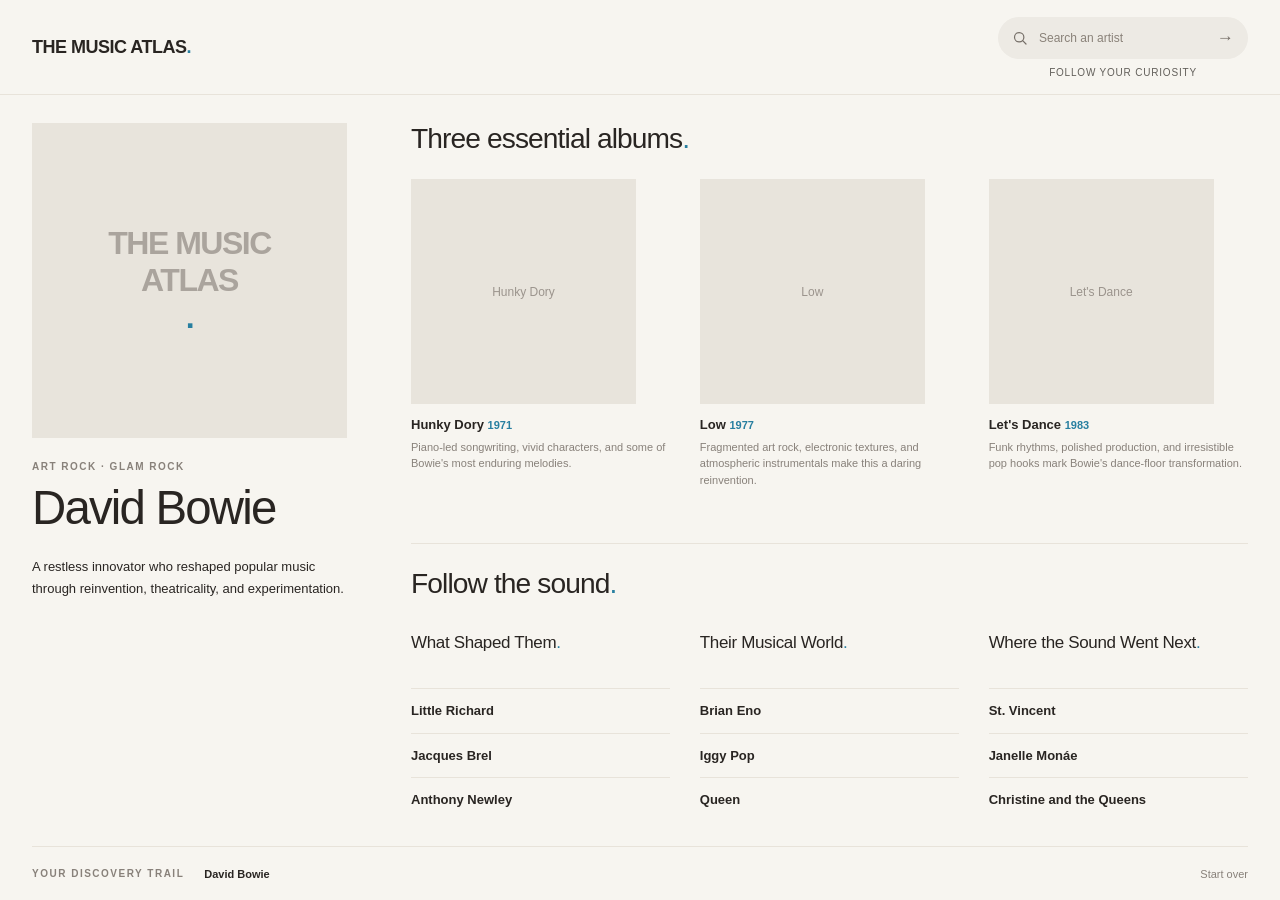
==== connections.html @ 4a53b43b "Connect homepage to artist discovery experience" ====
<!DOCTYPE html>
<html lang="en">

<head>
  <meta charset="UTF-8">
  <meta name="viewport" content="width=device-width, initial-scale=1.0">

  <title>Discover — The Music Atlas</title>

  <link rel="stylesheet" href="connections.css">
  <script src="connections.js" defer></script>
</head>

<body>

  <header class="site-header">
    <nav class="navigation" aria-label="Main navigation">

      <a href="index.html" class="brand">
        THE MUSIC ATLAS<span>.</span>
      </a>

      <div class="search-group">

        <form
          class="nav-search"
          id="discovery-search"
          role="search"
        >

          <svg
            class="search-icon"
            viewBox="0 0 24 24"
            aria-hidden="true"
          >
            <circle cx="10.8" cy="10.8" r="7"></circle>
            <path d="m16 16 5 5"></path>
          </svg>

          <label class="sr-only" for="artist-search">
            Search an artist
          </label>

          <input
            type="search"
            id="artist-search"
            placeholder="Search an artist"
            autocomplete="off"
            required
          >

          <button
            type="submit"
            aria-label="Submit artist search"
          >
            →
          </button>

        </form>

        <span class="search-caption">
          FOLLOW YOUR CURIOSITY
        </span>

      </div>

    </nav>
  </header>

  <main class="discovery">

    <div class="discovery-layout">

      <!-- ARTIST PROFILE -->

      <section
        class="artist-intro"
        aria-labelledby="artist-name"
      >

        <div class="portrait-frame">

          <div
            class="portrait-fallback"
            id="portrait-fallback"
          >
            THE MUSIC<br>ATLAS<span>.</span>
          </div>

          <img
            id="artist-photo"
            alt=""
            hidden
          >

        </div>

        <div class="artist-copy">

          <p class="eyebrow" id="artist-genre"></p>

          <h1 id="artist-name"></h1>

          <p class="artist-bio" id="artist-bio"></p>

        </div>

      </section>

      <!-- DISCOVERY CONTENT -->

      <div class="discovery-content">

        <section
          class="albums-section"
          aria-labelledby="albums-heading"
        >

          <div class="section-header">
            <h2 id="albums-heading">
              Three essential albums<span class="blue-dot">.</span>
            </h2>
          </div>

          <div class="albums-grid" id="albums"></div>

        </section>

        <section
          class="connections-section"
          aria-labelledby="connections-heading"
        >

          <div class="section-header">
            <h2 id="connections-heading">
              Follow the sound<span class="blue-dot">.</span>
            </h2>
          </div>

          <div
            class="connections-grid"
            id="connections-grid"
          ></div>

        </section>

      </div>

    </div>

    <!-- DISCOVERY TRAIL -->

    <footer class="discovery-footer">

      <span class="eyebrow">
        YOUR DISCOVERY TRAIL
      </span>

      <nav
        class="discovery-trail"
        id="discovery-trail"
        aria-label="Discovery trail"
      ></nav>

      <button
        type="button"
        id="reset-trail"
        class="reset-trail"
      >
        Start over
      </button>

    </footer>

  </main>

</body>
</html>
---- connections.css ----
/* ==========================================
   THE MUSIC ATLAS
   CONNECTIONS.CSS
========================================== */

:root {
  --color-background: #f7f5f0;
  --color-surface: #ffffff;
  --color-search-background: #edeae4;
  --color-text: #292522;
  --color-text-muted: #625f5a;
  --color-placeholder: #8a8279;
  --color-accent: #287fa0;
  --color-icon: #756e67;
  --color-border: #e8e3da;
  --color-border-focus: #cbbdb2;
  --color-ripple: #648b9b;
  --color-ripple-center: #729baa;
}

/* ==========================================
   GLOBAL — ORIGINAL HOMEPAGE RULES
========================================== */

*,
*::before,
*::after {
  box-sizing: border-box;
}

html {
  scroll-behavior: smooth;
}

body {
  margin: 0;
  background: var(--color-background);
  color: var(--color-text);
  font-family: Helvetica, Arial, sans-serif;
}

[hidden] {
  display: none !important;
}

/* ==========================================
   NAVIGATION — ORIGINAL HOMEPAGE RULES
========================================== */

.site-header {
  flex-shrink: 0;
  background: var(--color-background);
  border-bottom: 1px solid var(--color-border);
}

.navigation {
  width: min(1400px, calc(100% - 64px));
  min-height: 94px;
  margin: 0 auto;
  display: flex;
  align-items: center;
  justify-content: space-between;
  gap: 24px;
}

.brand {
  font-size: 18px;
  font-weight: 700;
  letter-spacing: -0.5px;
  color: var(--color-text);
  text-decoration: none;
  white-space: nowrap;
}

.brand span {
  color: var(--color-accent);
}

/* ==========================================
   SEARCH — ORIGINAL HOMEPAGE RULES
   NO EXTRA ARROW STYLING
========================================== */

.search-group {
  width: 250px;
  flex-shrink: 0;
}

.nav-search {
  width: 100%;
  height: 42px;
  padding: 0 13px;
  display: flex;
  align-items: center;
  gap: 9px;
  background: var(--color-search-background);
  border: 1px solid transparent;
  border-radius: 999px;
  transition:
    background 0.2s ease,
    border-color 0.2s ease;
}

.nav-search:focus-within {
  background: var(--color-surface);
  border-color: var(--color-border-focus);
}

.search-icon {
  width: 16px;
  height: 16px;
  flex-shrink: 0;
  fill: none;
  stroke: var(--color-icon);
  stroke-width: 1.8;
  stroke-linecap: round;
}

.nav-search input {
  flex: 1;
  min-width: 0;
  background: transparent;
  border: none;
  outline: none;
  color: var(--color-text);
  font-family: Helvetica, Arial, sans-serif;
  font-size: 12px;
}

.nav-search input::placeholder {
  color: var(--color-placeholder);
}

.nav-search button {
  padding: 0;
  border: none;
  background: transparent;
  color: var(--color-icon);
  font-size: 17px;
  cursor: pointer;
}

.nav-search button:hover {
  color: var(--color-accent);
}

.search-caption {
  display: block;
  margin-top: 8px;
  font-size: 10px;
  font-weight: 500;
  letter-spacing: 0.8px;
  text-transform: uppercase;
  text-align: center;
  color: var(--color-text-muted);
}

.sr-only {
  position: absolute;
  width: 1px;
  height: 1px;
  padding: 0;
  margin: -1px;
  overflow: hidden;
  clip: rect(0, 0, 0, 0);
  white-space: nowrap;
  border: 0;
}

/* ==========================================
   DISCOVERY — SINGLE SCREEN
========================================== */

.discovery {
  width: min(1400px, calc(100% - 64px));
  min-height: calc(100dvh - 95px);
  margin: 0 auto;

  display: flex;
  flex-direction: column;
}

.discovery-layout {
  flex: 1;
  min-height: 0;

  display: grid;
  grid-template-columns:
    minmax(290px, 315px)
    minmax(0, 1fr);

  column-gap: clamp(48px, 5vw, 76px);

  padding: 28px 0 24px;
}

.artist-intro,
.discovery-content {
  min-width: 0;
}

/* ==========================================
   ARTIST PORTRAIT
========================================== */

.artist-intro {
  display: flex;
  flex-direction: column;
}

.portrait-frame {
  position: relative;

  width: 100%;
  max-width: 315px;
  aspect-ratio: 1 / 1;

  overflow: hidden;
  background: #e8e4dc;
}

.portrait-frame img {
  position: absolute;
  inset: 0;

  display: block;
  width: 100%;
  height: 100%;

  object-fit: cover;
  object-position: center;
}

.portrait-fallback {
  position: absolute;
  inset: 0;

  display: grid;
  place-content: center;

  color: #aaa49d;
  font-size: 32px;
  font-weight: 700;
  letter-spacing: -1.5px;
  line-height: 1.15;
  text-align: center;
}

.portrait-fallback span {
  color: var(--color-accent);
}

/* ==========================================
   ARTIST INFORMATION
========================================== */

.artist-copy {
  min-width: 0;
}

.eyebrow {
  margin: 0;

  color: #88817a;
  font-size: 10px;
  font-weight: 700;
  letter-spacing: 1.5px;
  line-height: 1.4;
}

.artist-copy > .eyebrow {
  margin-top: 22px;
}

#artist-name {
  margin: 9px 0 8px;

  font-size: clamp(40px, 3.7vw, 54px);
  font-weight: 400;
  letter-spacing: -1.8px;
  line-height: 1.06;
}

.artist-era {
  margin: 0;
  color: #8c857d;
  font-size: 12px;
}

.artist-bio {
  max-width: 315px;
  margin: 23px 0 0;

  font-size: 13px;
  line-height: 1.65;
}

/* ==========================================
   RIGHT SIDE
   USE THE AVAILABLE HEIGHT
========================================== */

.discovery-content {
  min-height: 0;

  display: flex;
  flex-direction: column;
  justify-content: space-between;

  gap: 38px;
}

/* ==========================================
   SECTION HEADINGS
========================================== */

.section-header {
  display: flex;
  align-items: center;
  justify-content: space-between;

  margin-bottom: 24px;
}

.section-header h2 {
  margin: 0;

  font-size: clamp(24px, 2.2vw, 30px);
  font-weight: 400;
  letter-spacing: -0.9px;
  line-height: 1.15;
}

.blue-dot {
  color: var(--color-accent);
}

/* ==========================================
   ESSENTIAL ALBUMS
========================================== */

.albums-section {
  width: 100%;
}

.albums-grid {
  display: grid;
  grid-template-columns: repeat(3, minmax(0, 1fr));
  gap: clamp(20px, 2.3vw, 34px);
}

.album {
  min-width: 0;
}

.album-art {
  position: relative;

  width: 100%;
  max-width: 225px;
  aspect-ratio: 1 / 1;

  display: flex;
  align-items: center;
  justify-content: center;

  overflow: hidden;
  background: #e8e4dc;
}

.album-art img {
  position: absolute;
  inset: 0;

  display: block;
  width: 100%;
  height: 100%;

  object-fit: cover;
}

.album-fallback {
  padding: 12px;
  color: #9b948d;
  font-size: 12px;
  text-align: center;
}

.album-title {
  margin: 12px 0 4px;

  font-size: 13px;
  font-weight: 700;
  line-height: 1.4;
}

.album-year {
  color: var(--color-accent);
  font-size: 11px;
  font-weight: 600;
}

.album-description {
  margin: 0;

  color: #88817a;
  font-size: 11px;
  line-height: 1.5;
}

/* ==========================================
   FOLLOW THE SOUND
========================================== */

.connections-section {
  width: 100%;

  border-top: 1px solid var(--color-border);
  padding-top: 24px;
}

.connections-section .section-header {
  margin-bottom: 32px;
}

.connections-grid {
  display: grid;
  grid-template-columns: repeat(3, minmax(0, 1fr));
  gap: clamp(20px, 2.3vw, 34px);
}

.connection-group {
  min-width: 0;
}

.group-title {
  min-height: 44px;
  margin: 0 0 12px;

  font-size: 17px;
  font-weight: 500;
  letter-spacing: -0.35px;
  line-height: 1.3;
}

/* ==========================================
   CONNECTION ENTRIES
========================================== */

.connection {
  display: block;
  width: 100%;

  padding: 13px 0;

  border: 0;
  border-top: 1px solid var(--color-border);
  background: transparent;

  color: inherit;
  font-family: Helvetica, Arial, sans-serif;
  text-align: left;
  cursor: pointer;
}

.connection-name {
  display: block;

  font-size: 13px;
  font-weight: 700;
  line-height: 1.35;
}

.connection-reason {
  display: block;
  margin-top: 6px;

  color: #8a837c;
  font-size: 11px;
  line-height: 1.5;
}

.connection:hover .connection-name,
.trail-step:hover,
.reset-trail:hover {
  color: var(--color-accent);
}

.empty-connections {
  color: #918a83;
  font-size: 12px;
  line-height: 1.5;
}

/* ==========================================
   DISCOVERY TRAIL
========================================== */

.discovery-footer {
  min-height: 54px;
  flex-shrink: 0;

  display: flex;
  align-items: center;
  gap: 20px;

  border-top: 1px solid var(--color-border);
  padding: 12px 0;
}

.discovery-footer > .eyebrow {
  white-space: nowrap;
}

.discovery-trail {
  min-width: 0;
  flex: 1;

  display: flex;
  align-items: center;
  gap: 10px;

  overflow-x: auto;
  scrollbar-width: thin;
}

.trail-step,
.reset-trail {
  padding: 0;
  border: 0;
  background: transparent;

  color: #88817a;
  font-family: Helvetica, Arial, sans-serif;
  font-size: 11px;
  cursor: pointer;
  white-space: nowrap;
}

.trail-step[aria-current="page"] {
  color: var(--color-text);
  font-weight: 700;
}

.trail-separator {
  color: #b3aca4;
}

.connection:focus-visible,
.trail-step:focus-visible,
.reset-trail:focus-visible,
a:focus-visible {
  outline: 2px solid var(--color-accent);
  outline-offset: 4px;
}

/* ==========================================
   DESKTOP HEIGHT MANAGEMENT

   Keep the artwork large on normal desktops.
   On genuinely short windows, allow scrolling
   instead of cutting off artist connections.
========================================== */

@media (min-width: 901px) and (min-height: 850px) {
  .discovery {
    height: calc(100dvh - 95px);
  }
}

@media (min-width: 901px) and (max-height: 849px) {
  .discovery-layout {
    padding-top: 20px;
    padding-bottom: 18px;
  }

  .discovery-content {
    gap: 28px;
  }

  .connections-section {
    padding-top: 18px;
  }

  .connections-section .section-header {
    margin-bottom: 22px;
  }

  .group-title {
    margin-bottom: 8px;
  }

  .connection {
    padding: 9px 0;
  }
}

/* ==========================================
   TABLET
========================================== */

@media (max-width: 900px) {
  .discovery-layout {
    grid-template-columns: 1fr;
    gap: 40px;
  }

  .artist-intro {
    display: grid;
    grid-template-columns:
      minmax(180px, 260px)
      minmax(0, 1fr);

    gap: 28px;
    align-items: center;
  }

  .portrait-frame {
    max-width: 260px;
  }

  .artist-copy > .eyebrow {
    margin-top: 0;
  }

  .discovery-content {
    gap: 44px;
  }

  .album-art {
    max-width: none;
  }
}

/* ==========================================
   MOBILE
   HOMEPAGE NAVIGATION VALUES PRESERVED
========================================== */

@media (max-width: 600px) {
  .navigation {
    width: calc(100% - 36px);
    min-height: 86px;
    gap: 12px;
  }

  .brand {
    font-size: 15px;
  }

  .search-group {
    width: 180px;
  }

  .search-caption {
    font-size: 9px;
    letter-spacing: 0.5px;
  }

  .discovery {
    width: calc(100% - 36px);
  }

  .discovery-layout {
    padding-top: 24px;
  }

  .artist-intro {
    display: block;
  }

  .portrait-frame {
    width: min(100%, 315px);
    max-width: none;
  }

  .artist-copy > .eyebrow {
    margin-top: 20px;
  }

  .albums-grid,
  .connections-grid {
    gap: 14px;
  }

  .section-header h2 {
    font-size: 25px;
  }

  .group-title {
    min-height: 58px;
    font-size: 15px;
  }

  .discovery-footer {
    flex-wrap: wrap;
  }
}

/* ==========================================
   SMALL MOBILE
========================================== */

@media (max-width: 380px) {
  .navigation {
    flex-wrap: wrap;
    padding: 18px 0;
  }

  .search-group {
    width: 100%;
  }

  .albums-grid {
    gap: 9px;
  }

  .connections-grid {
    grid-template-columns: 1fr;
    gap: 22px;
  }

  .group-title {
    min-height: 0;
  }
}

/* ==========================================
   REDUCED MOTION
========================================== */

@media (prefers-reduced-motion: reduce) {
  html {
    scroll-behavior: auto;
  }

  .nav-search {
    transition: none;
  }
}

/* ==========================================
   WATER RIPPLE
   Discovery page loading transition
========================================== */

.loading-screen {
  position: fixed;
  inset: 94px 0 0;

  display: flex;
  align-items: center;
  justify-content: center;

  background: #f7f5f0;

  z-index: 100;

  opacity: 1;
  transition: opacity 0.6s ease;
}

.loading-screen.is-fading {
  opacity: 0;
  pointer-events: none;
}

/* ORIGINAL HOMEPAGE RIPPLE */

.water-ripple {
  position: relative;

  width: 150px;
  height: 150px;

  display: flex;
  align-items: center;
  justify-content: center;

  isolation: isolate;
}

.ripple-ring {
  position: absolute;

  width: 22px;
  height: 22px;

  border: 1.2px solid #648b9b;
  border-radius: 50%;

  opacity: 0;
  transform: scale(0.7);

  animation: gentle-ripple 7.5s
    cubic-bezier(0.22, 0.42, 0.36, 1)
    infinite;
}

.ripple-ring:nth-child(2) {
  animation-delay: -1.875s;
}

.ripple-ring:nth-child(3) {
  animation-delay: -3.75s;
}

.ripple-ring:nth-child(4) {
  animation-delay: -5.625s;
}

.ripple-center {
  position: absolute;

  width: 4px;
  height: 4px;

  border-radius: 50%;

  background: #729baa;
  opacity: 0.5;
}

@keyframes gentle-ripple {
  0% {
    transform: scale(0.65);
    opacity: 0;
  }

  12% {
    opacity: 0.55;
  }

  48% {
    opacity: 0.35;
  }

  78% {
    opacity: 0.12;
  }

  100% {
    transform: scale(6.5);
    opacity: 0;
  }
}

/* MOBILE HEADER */

@media (max-width: 600px) {
  .loading-screen {
    top: 86px;
  }
}

/* ACCESSIBILITY */

@media (prefers-reduced-motion: reduce) {
  .loading-screen {
    transition: none;
  }

  .ripple-ring {
    animation: none;
    transform: scale(3);
    opacity: 0.16;
  }
}
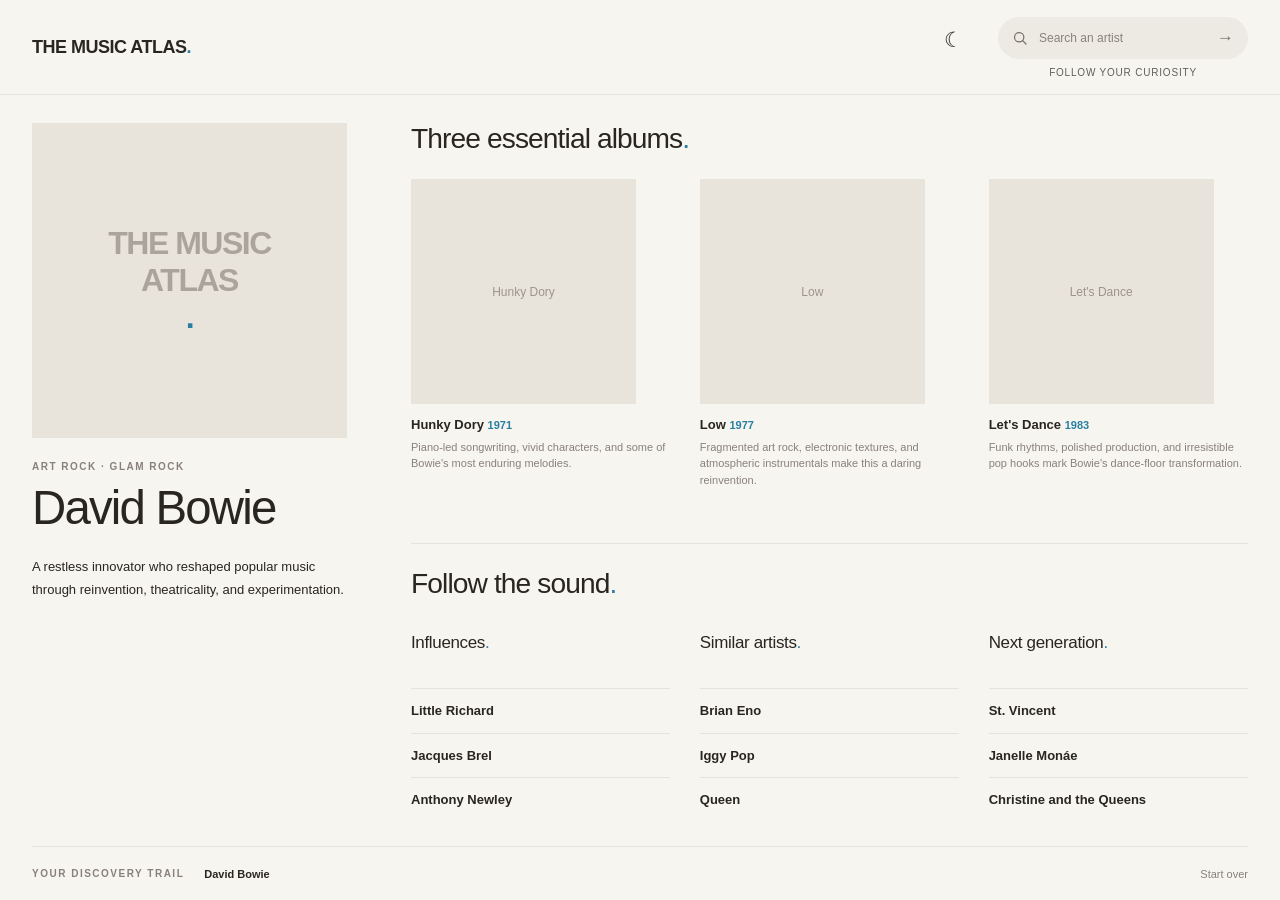
==== commit 99042238: "Add polished light and dark themes with seamless transitions" ====
--- a/connections.html
+++ b/connections.html
@@ -6,6 +6,21 @@
   <meta name="viewport" content="width=device-width, initial-scale=1.0">
 
   <title>Discover — The Music Atlas</title>
+
+  <script>
+  (function () {
+    const savedTheme = localStorage.getItem("music-atlas-theme");
+
+    const prefersDark = window.matchMedia(
+      "(prefers-color-scheme: dark)"
+    ).matches;
+
+    document.documentElement.dataset.theme =
+      savedTheme === "light" || savedTheme === "dark"
+        ? savedTheme
+        : prefersDark ? "dark" : "light";
+  })();
+</script>
 
   <link rel="stylesheet" href="connections.css">
   <script src="connections.js" defer></script>
@@ -63,6 +78,20 @@
         </span>
 
       </div>
+
+    </nav>
+
+          </div>
+
+      <button
+        class="theme-toggle"
+        id="theme-toggle"
+        type="button"
+        aria-label="Switch to dark mode"
+        title="Switch to dark mode"
+      >
+        <span class="theme-icon" aria-hidden="true">☾</span>
+      </button>
 
     </nav>
   </header>
--- a/connections.css
+++ b/connections.css
@@ -865,4 +865,267 @@
     transform: scale(3);
     opacity: 0.16;
   }
+}
+
+
+
+/* ==========================================
+   MOBILE REFINEMENTS
+========================================== */
+
+@media (max-width: 600px) {
+
+  /* More comfortable header layout */
+
+  .navigation {
+    flex-wrap: wrap;
+    padding: 18px 0;
+  }
+
+  .search-group {
+    width: 100%;
+  }
+
+  /* Two readable album columns */
+
+  .albums-grid {
+    grid-template-columns: repeat(2, minmax(0, 1fr));
+    gap: 24px 16px;
+  }
+
+  /* Connections stack vertically */
+
+  .connections-grid {
+    grid-template-columns: 1fr;
+    gap: 28px;
+  }
+
+  .group-title {
+    min-height: 0;
+    margin-bottom: 10px;
+  }
+
+  /* Comfortable spacing between sections */
+
+  .discovery-content {
+    gap: 48px;
+  }
+
+  /* Keep artist names readable */
+
+  .connection {
+    min-height: 44px;
+    display: flex;
+    align-items: center;
+  }
+
+  .connection-name {
+    font-size: 14px;
+  }
+
+}
+
+/* ========================================
+   ARTIST BIOGRAPHY
+========================================= */
+
+#artist-bio {
+  line-height: 1.75;
+  overflow-wrap: break-word;
+}
+
+/* ========================================
+   READ MORE / SHOW LESS
+========================================= */
+
+.bio-toggle {
+  display: inline-flex;
+  align-items: center;
+
+  margin-top: 12px;
+  padding: 0 0 4px;
+
+  border: none;
+  border-bottom: 1px solid transparent;
+
+  background: transparent;
+
+  color: #287fa0;
+
+  font-family: Helvetica, Arial, sans-serif;
+  font-size: 12px;
+  font-weight: 500;
+
+  cursor: pointer;
+
+  transition:
+    color 180ms ease,
+    border-color 180ms ease;
+}
+
+.bio-toggle:hover {
+  color: #292522;
+  border-bottom-color: currentColor;
+}
+
+.bio-toggle:focus-visible {
+  outline: 2px solid #287fa0;
+  outline-offset: 4px;
+}
+
+/* ========================================
+   THE MUSIC ATLAS — THEME TOGGLE
+======================================== */
+
+:root {
+  --theme-bg: #f7f5f0;
+  --theme-text: #292522;
+  --theme-muted: #706b65;
+  --theme-border: #e8e3da;
+  --theme-surface: #ffffff;
+}
+
+:root[data-theme="dark"] {
+  --theme-bg: #17191b;
+  --theme-text: #f1eee8;
+  --theme-muted: #a5a7a8;
+  --theme-border: #383b3d;
+  --theme-surface: #222528;
+}
+
+body {
+  background-color: var(--theme-bg);
+  color: var(--theme-text);
+  transition: background-color 0.25s ease, color 0.25s ease;
+}
+
+
+.theme-toggle:focus-visible {
+  outline: 2px solid #287fa0;
+  outline-offset: 3px;
+}
+
+.theme-icon {
+  font-size: 21px;
+  line-height: 1;
+  font-weight: 400;
+}
+
+@media (prefers-reduced-motion: reduce) {
+  body {
+    transition: none;
+  }
+}
+
+/* ========================================
+   THE MUSIC ATLAS — THEME BUTTON
+======================================== */
+
+.navigation {
+  position: relative;
+}
+
+.theme-toggle {
+  position: absolute;
+  top: 22px;
+  right: 310px;
+  transform: none;
+
+  width: 34px;
+  height: 34px;
+
+  display: grid;
+  place-items: center;
+
+  padding: 0;
+  border: none;
+  border-radius: 50%;
+
+  background: transparent;
+  color: #292522;
+
+  cursor: pointer;
+  z-index: 10;
+}
+
+.theme-toggle:hover {
+  background: rgba(41, 37, 34, 0.07);
+}
+
+:root[data-theme="dark"] .theme-toggle {
+  color: #f1eee8;
+  background: #292d30;
+}
+
+:root[data-theme="dark"] .theme-toggle:hover {
+  background: #383e42;
+}
+
+.theme-icon {
+  font-size: 21px;
+  line-height: 1;
+}
+
+/* ========================================
+   DARK MODE — DISCOVERY TRAIL
+======================================== */
+
+:root[data-theme="dark"] .discovery-trail {
+  color: #a5a7a8;
+}
+
+:root[data-theme="dark"] .discovery-trail a,
+:root[data-theme="dark"] .discovery-trail button,
+:root[data-theme="dark"] .discovery-trail span {
+  color: #d5d3cf;
+}
+
+:root[data-theme="dark"] .discovery-trail a:hover,
+:root[data-theme="dark"] .discovery-trail button:hover {
+  color: #63a9c5;
+}
+
+/* ========================================
+   THE MUSIC ATLAS — THEME-AWARE LOADING
+======================================== */
+
+:root[data-theme="dark"] {
+  --color-background: #17191b;
+  --color-ripple: #648b9b;
+  --color-ripple-center: #729baa;
+}
+
+:root[data-theme="dark"] .loading-screen {
+  background-color: #17191b;
+}
+
+:root[data-theme="dark"] .ripple-overlay {
+  background-color: #17191b;
+}
+
+/* ========================================
+   DARK MODE — TRANSITION COLORS
+======================================== */
+
+/* Header stays warm white */
+:root[data-theme="dark"] .site-header {
+  background: #f7f5f0;
+  border-bottom: 1px solid #e8e3da;
+}
+
+/* Logo stays dark */
+:root[data-theme="dark"] .brand {
+  color: #292522;
+}
+
+/* Theme button remains visible */
+:root[data-theme="dark"] .theme-toggle {
+  color: #292522;
+  background: transparent;
+}
+
+/* Loading area stays charcoal */
+:root[data-theme="dark"] .loading-screen,
+:root[data-theme="dark"] .ripple-overlay {
+  background-color: #17191b;
 }
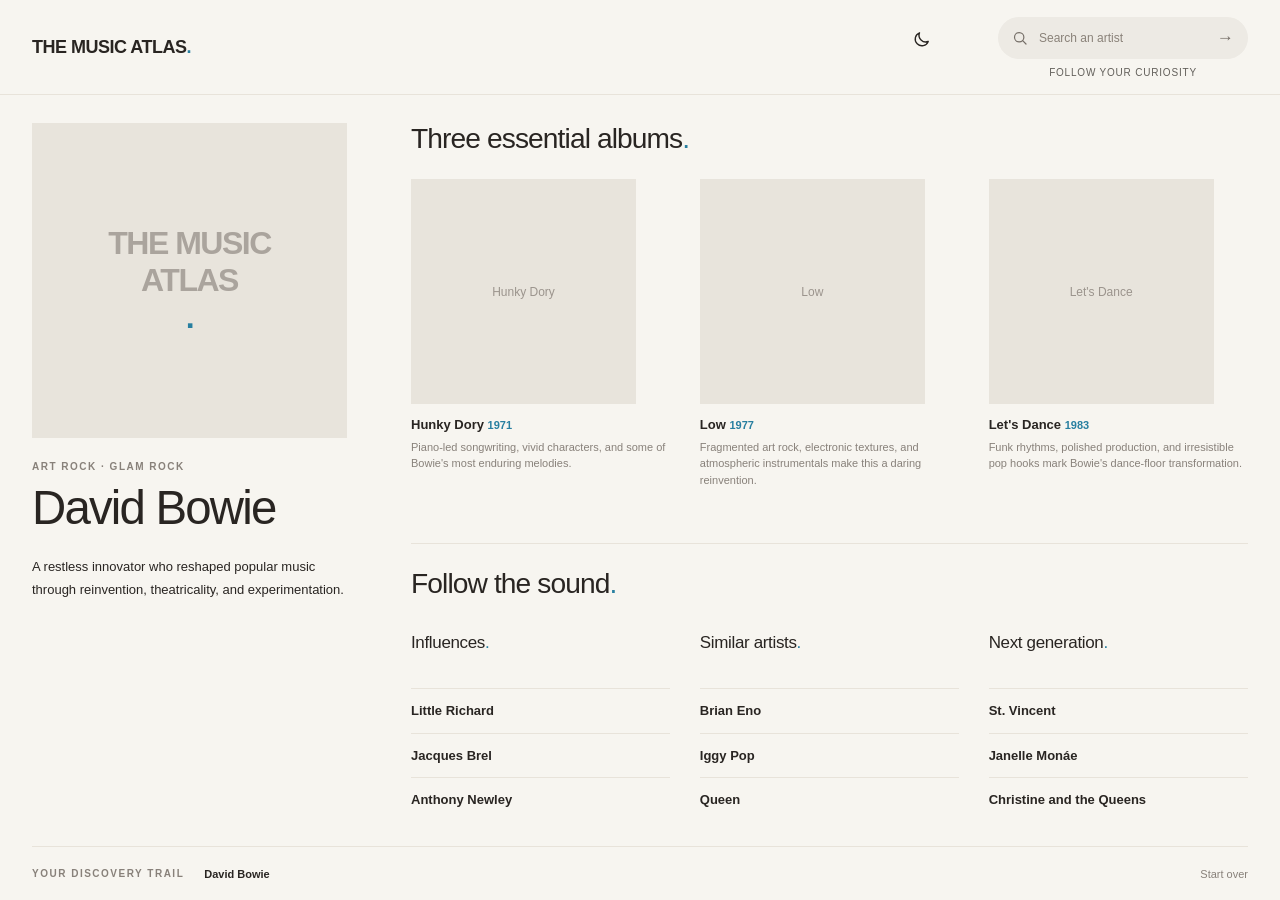
==== commit 506fb1e4: "Polish theme toggle and mobile navigation" ====
--- a/connections.html
+++ b/connections.html
@@ -1,3 +1,4 @@
+
 <!DOCTYPE html>
 <html lang="en">
 
@@ -7,33 +8,43 @@
 
   <title>Discover — The Music Atlas</title>
 
+  <!-- APPLY SAVED THEME BEFORE PAGE LOAD -->
   <script>
-  (function () {
-    const savedTheme = localStorage.getItem("music-atlas-theme");
-
-    const prefersDark = window.matchMedia(
-      "(prefers-color-scheme: dark)"
-    ).matches;
-
-    document.documentElement.dataset.theme =
-      savedTheme === "light" || savedTheme === "dark"
-        ? savedTheme
-        : prefersDark ? "dark" : "light";
-  })();
-</script>
+    (function () {
+      const savedTheme = localStorage.getItem("music-atlas-theme");
+
+      const prefersDark = window.matchMedia(
+        "(prefers-color-scheme: dark)"
+      ).matches;
+
+      document.documentElement.dataset.theme =
+        savedTheme === "light" || savedTheme === "dark"
+          ? savedTheme
+          : prefersDark ? "dark" : "light";
+    })();
+  </script>
 
   <link rel="stylesheet" href="connections.css">
+
   <script src="connections.js" defer></script>
+  <script src="theme.js" defer></script>
 </head>
 
 <body>
 
+  <!-- ========================================
+       NAVIGATION
+  ========================================= -->
+
   <header class="site-header">
+
     <nav class="navigation" aria-label="Main navigation">
 
       <a href="index.html" class="brand">
         THE MUSIC ATLAS<span>.</span>
       </a>
+
+      <!-- SEARCH — UNCHANGED -->
 
       <div class="search-group">
 
@@ -79,9 +90,7 @@
 
       </div>
 
-    </nav>
-
-          </div>
+      <!-- LIGHT / DARK THEME BUTTON -->
 
       <button
         class="theme-toggle"
@@ -90,11 +99,59 @@
         aria-label="Switch to dark mode"
         title="Switch to dark mode"
       >
-        <span class="theme-icon" aria-hidden="true">☾</span>
+
+        <svg
+          class="theme-svg"
+          viewBox="0 0 24 24"
+          fill="none"
+          stroke="currentColor"
+          stroke-width="1.7"
+          stroke-linecap="round"
+          stroke-linejoin="round"
+          aria-hidden="true"
+        >
+
+          <!-- SUN -->
+
+          <circle
+            class="sun-core"
+            cx="12"
+            cy="12"
+            r="4"
+          ></circle>
+
+          <path
+            class="sun-rays"
+            d="M12 2v2
+               M12 20v2
+               M4.93 4.93l1.42 1.42
+               M17.65 17.65l1.42 1.42
+               M2 12h2
+               M20 12h2
+               M4.93 19.07l1.42-1.42
+               M17.65 6.35l1.42-1.42"
+          ></path>
+
+          <!-- MOON -->
+
+          <path
+            class="moon-shape"
+            d="M20.5 14.5A8.5 8.5 0 0 1 9.5 3.5
+               8.5 8.5 0 1 0 20.5 14.5Z"
+          ></path>
+
+        </svg>
+
       </button>
 
     </nav>
+
   </header>
+
+
+  <!-- ========================================
+       MAIN DISCOVERY CONTENT
+  ========================================= -->
 
   <main class="discovery">
 
@@ -136,9 +193,12 @@
 
       </section>
 
+
       <!-- DISCOVERY CONTENT -->
 
       <div class="discovery-content">
+
+        <!-- ESSENTIAL ALBUMS -->
 
         <section
           class="albums-section"
@@ -155,6 +215,9 @@
 
         </section>
 
+
+        <!-- ARTIST CONNECTIONS -->
+
         <section
           class="connections-section"
           aria-labelledby="connections-heading"
@@ -177,7 +240,10 @@
 
     </div>
 
-    <!-- DISCOVERY TRAIL -->
+
+    <!-- ========================================
+         DISCOVERY TRAIL
+    ========================================= -->
 
     <footer class="discovery-footer">
 
@@ -204,4 +270,4 @@
   </main>
 
 </body>
-</html>+</html>
--- a/connections.css
+++ b/connections.css
@@ -1128,4 +1128,73 @@
 :root[data-theme="dark"] .loading-screen,
 :root[data-theme="dark"] .ripple-overlay {
   background-color: #17191b;
-}+}
+
+
+/* ========================================
+   THE MUSIC ATLAS — SVG THEME ICON
+======================================== */
+
+.theme-svg {
+  width: 19px;
+  height: 19px;
+  display: block;
+}
+
+/* Light mode: moon */
+
+.sun-core,
+.sun-rays {
+  display: none;
+}
+
+.moon-shape {
+  display: block;
+}
+
+/* Dark mode: sun */
+
+:root[data-theme="dark"] .sun-core,
+:root[data-theme="dark"] .sun-rays {
+  display: block;
+}
+
+:root[data-theme="dark"] .moon-shape {
+  display: none;
+}
+
+/* ========================================
+   MOBILE ONLY — THEME BUTTON PLACEMENT
+======================================== */
+
+@media (max-width: 600px) {
+
+  .navigation {
+    position: relative;
+    flex-wrap: wrap;
+    gap: 12px;
+    padding: 16px 0;
+  }
+
+  .brand {
+    flex: 1;
+  }
+
+  .theme-toggle {
+    position: static;
+    transform: none;
+
+    order: 2;
+    flex: 0 0 34px;
+
+    width: 34px;
+    height: 34px;
+  }
+
+  .search-group {
+    order: 3;
+    width: 100%;
+    flex-basis: 100%;
+  }
+
+}
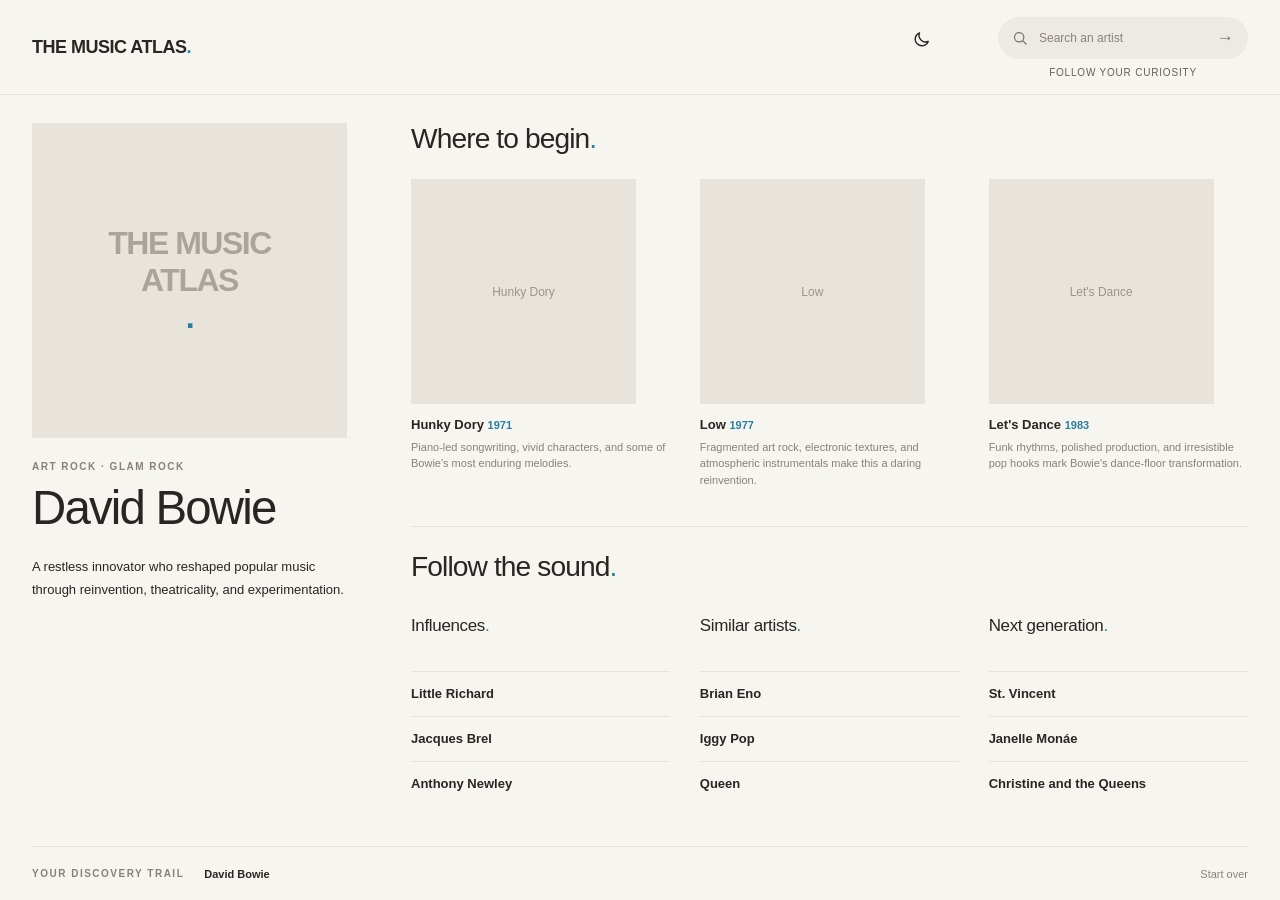
==== commit b5c82727: "Update artist bio scroll" ====
--- a/connections.html
+++ b/connections.html
@@ -207,7 +207,7 @@
 
           <div class="section-header">
             <h2 id="albums-heading">
-              Three essential albums<span class="blue-dot">.</span>
+              Where to begin<span class="blue-dot">.</span>
             </h2>
           </div>
 
--- a/connections.css
+++ b/connections.css
@@ -1198,3 +1198,26 @@
   }
 
 }
+
+/* ========================================
+   BIOGRAPHY — STABLE PAGE LAYOUT
+========================================= */
+
+@media (min-width: 901px) {
+
+  .discovery-layout {
+    align-items: start;
+  }
+
+  .artist-intro {
+    min-height: 0;
+  }
+
+  #artist-bio {
+    max-height: 160px;
+    overflow-y: auto;
+    overscroll-behavior: contain;
+    scrollbar-width: thin;
+  }
+
+}
